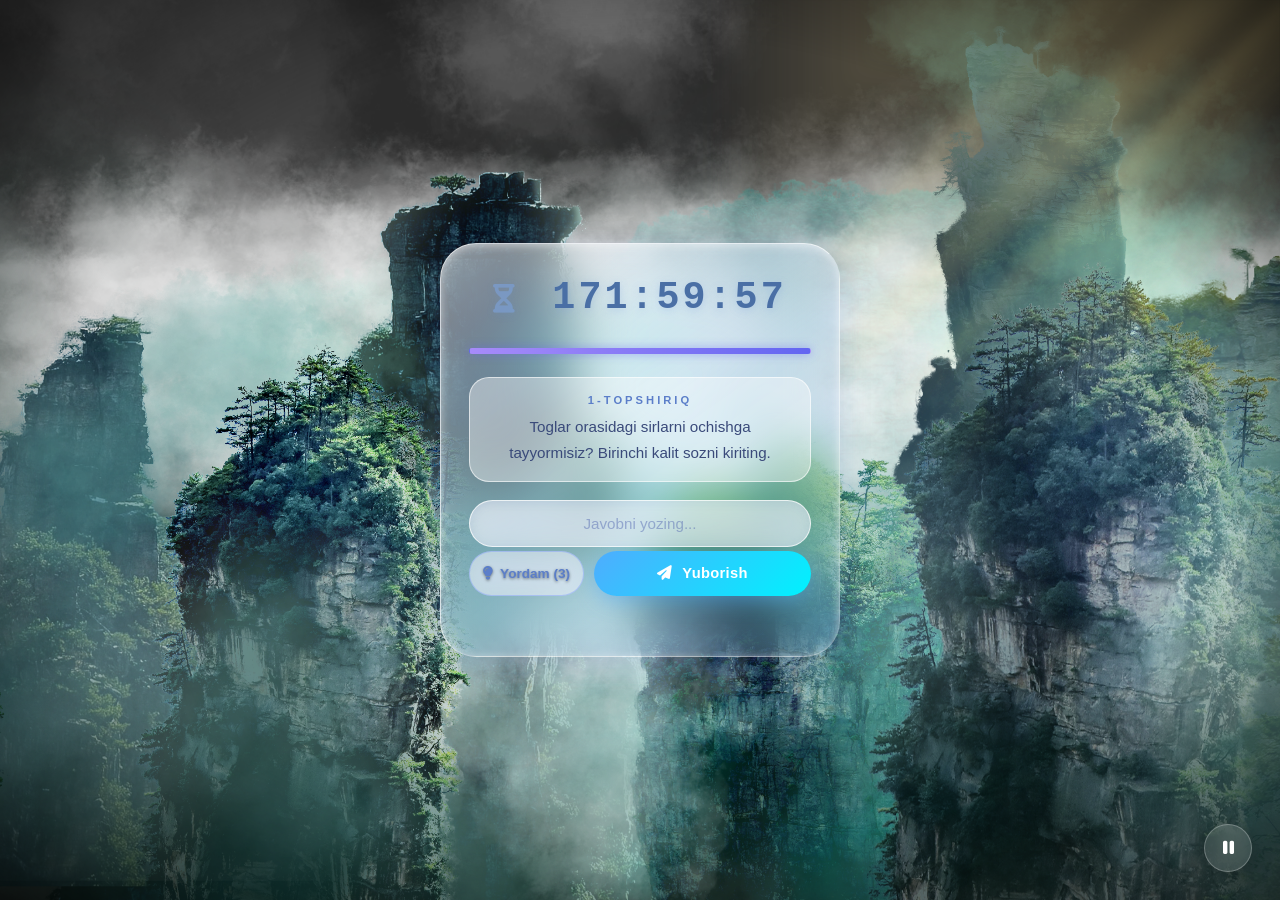
==== task.html @ 495d3837 "first commit" ====
<!DOCTYPE html>
<html lang="en">
  <head>
    <meta charset="UTF-8" />
    <meta http-equiv="X-UA-Compatible" content="IE=edge" />
    <meta name="viewport" content="width=device-width, initial-scale=1.0" />
    <link rel="stylesheet" href="https://cdnjs.cloudflare.com/ajax/libs/font-awesome/6.4.2/css/all.min.css"
      integrity="sha512-z3gLpd7yknf1YoNbCzqRKc4qyor8gaKU1qmn+CShxbuBusANI9QpRohGBreCFkKxLhei6S9CQXFEbbKuqLg0DA=="
      crossorigin="anonymous" referrerpolicy="no-referrer" />
    <link rel="stylesheet" href="game.css" />
    <title>Himiko — Topshiriq</title>
  </head>
  <body>

    <header>
      <nav>
        <img src="./img/logo.png" alt="logo" class="logo" />
        <ul>
          <li><a href="index.html">Chiqish</a></li>
          <li class="search"><a href="#"><i class="fa-solid fa-magnifying-glass"></i></a></li>
          <li class="hamburger"><a href="#"><i class="fa-solid fa-bars"></i></a></li>
        </ul>
      </nav>
    </header>

    <main>
      <div class="vignette"></div>

      <!-- Parallax layers — O'ZGARTIRILMAGAN -->
      <img src="img/background.png"  data-speedX="0.3"   class="parallax bg-img"      data-speedY="0.38"  data-speedz="0.08"  data-rotation="0"     alt="" />
      <img src="img/fog_7.png"       data-speedX="0.27"  class="parallax fog-7"        data-speedY="0.38"  data-speedz="0.05"  data-rotation="0"     alt="" />
      <img src="img/mountain_10.png" data-speedX="0.195" class="parallax mountain-10"  data-speedY="0.3"   data-speedz="0.04"  data-rotation="0"     alt="" />
      <img src="img/fog_6.png"       data-speedX="0.25"  class="parallax fog-6"        data-speedY="0.26"  data-speedz="0.02"  data-rotation="0"     alt="" />
      <img src="img/mountain_9.png"  data-speedX="0.12"  class="parallax mountain-9"   data-speedY="0.21"  data-speedz="0.14"  data-rotation="0"     alt="" />
      <img src="img/mountain_8.png"  data-speedX="0.22"  class="parallax mountain-8"   data-speedY="0.18"  data-speedz="0.20"  data-rotation="0"     alt="" />
      <img src="img/fog_5.png"       data-speedX="0.21"  class="parallax fog-5"        data-speedY="0.123" data-speedz="0.31"  data-rotation="0"     alt="" />
      <img src="img/mountain_7.png"  data-speedX="0.123" class="parallax mountain-7"   data-speedY="0.11"  data-speedz="0.12"  data-rotation="0"     alt="" />

      <!-- MUSIQA BOSHQARUVI -->
<div id="musicControl" class="music-btn paused" onclick="toggleMusic()" title="Musiqa">
  <i class="fa-solid fa-music" id="musicIcon"></i>
</div>
<audio id="bgMusic" loop>
  <source src="songs.mp3" type="audio/mpeg">
</audio>
      
      
      <!-- ══════════ GLASS CARD — TASK OYNASI ══════════ -->
      <div class="game-positioner">
        <div class="glass-card">

          <!-- 1. TAYMER -->
          <div class="timer-display">
            <i class="fa-solid fa-hourglass-half timer-icon"></i>
            <span id="countdown">172:00:00</span>
          </div>

          <!-- 2. PROGRESS BAR -->
          <div class="progress-container">
            <ul id="progressBar"></ul>
          </div>

          <!-- 3. VIDEO (admin qo'shsa ko'rinadi) -->
          <div id="videoSection" class="video-section" style="display:none;">
            <video id="taskVideo" controls playsinline>
              Brauzeringiz videoni qo'llab-quvvatlamaydi.
            </video>
          </div>

          <!-- 4. TASK MATNI -->
          <div class="quest-content">
            <h3 id="taskTitle">1-Topshiriq</h3>
            <p id="questionText">
              Tog'lar orasidagi sirlarni ochishga tayyormisiz? Birinchi kalit so'zni kiriting.
            </p>
          </div>

          <!-- 5. RESURSLAR (admin qo'shsa ko'rinadi) -->
          <div id="resourcesSection" class="resources-section" style="display:none;">
            <h4 class="resources-title">
              <i class="fa-solid fa-paperclip"></i> Resurslar
            </h4>
            <div id="resourcesList" class="resources-list"></div>
          </div>

          <!-- 6. JAVOB KIRITISH -->
          <div class="interaction-area">
            <input type="text" id="answerInput" placeholder="Javobni yozing..." autocomplete="off" spellcheck="false" />
            <div class="button-group">
              <button class="btn-hint" id="hintBtn" onclick="getHint()">
                <i class="fa-solid fa-lightbulb"></i>
                Yordam (<span id="hintCount">3</span>)
              </button>
              <button class="btn-send" onclick="checkAnswer()">
                <i class="fa-solid fa-paper-plane"></i>
                Yuborish
              </button>
            </div>
            <p id="hintText" class="hint-msg"></p>
          </div>

        </div>
      </div>
      <!-- ══════════════════════════════════════════════ -->

      <!-- Parallax layers — O'ZGARTIRILMAGAN -->
      <img src="img/mountain_6.png"  data-speedX="0.11"  class="parallax mountain-6"  data-speedY="0.01"   data-speedz="0.17" data-rotation="0.003" alt="" />
      <img src="img/fog_4.png"       data-speedX="0.16"  class="parallax fog-4"        data-speedY="0.112"  data-speedz="0.23" data-rotation="0.004" alt="" />
      <img src="img/mountain_5.png"  data-speedX="0.09"  class="parallax mountain-5"   data-speedY="0.100"  data-speedz="0.78" data-rotation="0.01"  alt="" />
      <img src="img/fog_3.png"       data-speedX="0.12"  class="parallax fog-3"        data-speedY="0.09"   data-speedz="0.66" data-rotation="0.03"  alt="" />
      <img src="img/mountain_4.png"  data-speedX="0.12"  class="parallax mountain-4"   data-speedY="0.023"  data-speedz="0.98" data-rotation="0.05"  alt="" />
      <img src="img/mountain_3.png"  data-speedX="0.07"  class="parallax mountain-3"   data-speedY="0.0123" data-speedz="0.87" data-rotation="0.08"  alt="" />
      <img src="img/fog_2.png"       data-speedX="0.129" class="parallax fog-2"        data-speedY="0.11"   data-speedz="0.45" data-rotation="0.11"  alt="" />
      <img src="img/mountain_2.png"  data-speedX="0.1"   class="parallax mountain-2"   data-speedY="0.02"   data-speedz="0.53" data-rotation="0.15"  alt="" />
      <img src="img/mountain_1.png"  data-speedX="0.12"  class="parallax mountain-1"   data-speedY="0.001"  data-speedz="0.69" data-rotation="0.20"  alt="" />
      <img src="img/sun_rays.png"    alt="" class="sun-rays" />
      <img src="img/black_shadow.png" alt="" class="black-shadow" />
      <img src="img/fog_1.png"       class="parallax fog-1" alt="" />
    </main>

    <script src="https://cdnjs.cloudflare.com/ajax/libs/gsap/3.12.2/gsap.min.js"
      integrity="sha512-16esztaSRplJROstbIIdwX3N97V1+pZvV33ABoG1H2OyTttBxEGkTsoIVsiP1iaTtM8b3+hu2kB6pQ4Clr5yug=="
      crossorigin="anonymous" referrerpolicy="no-referrer"></script>
    <script src="app.js"></script>
    <script src="data.js"></script>
    <script src="game.js"></script>
  </body>
</html>
---- game.css ----
/* === BU KODNI game.css FAYLINING ENG BOSHIGA QO'SHING === */

header { display: none !important; }

html, body {
  height: 100%;
  width: 100%;
  margin: 0;
  padding: 0;
  overflow: hidden;
}

main {
  position: relative;
  background-color: rgb(43, 43, 43);
  height: 100vh !important;
  width: 100vw;
  overflow: hidden;
}
/* ======================================================= */


@import url("https://fonts.googleapis.com/css2?family=Permanent+Marker&family=Poppins:wght@100;300;400;800&display=swap");

*,
*::before,
*::after {
  padding: 0;
  margin: 0;
  box-sizing: border-box;
}

body {
  font-family: "Poppins", sans-serif;
}

::selection {
  background-color: #0b372dbb;
}

.logo {
  width: 100px;
}

header {
  position: absolute;
  z-index: 999;
  padding: 0.9rem 0;
  top: 0;
  left: 0;
  width: 100%;
  border: 1px solid rgba(255, 255, 255, 0.1);
}

header nav {
  /* background-color: red; */
  max-width: 1440px;
  margin: 0 auto;
  padding: 0 2rem;
  display: flex;
  justify-content: space-between;
  align-items: center;
}

header ul {
  display: flex;
  list-style: none;
  align-items: center;
}

header a {
  text-decoration: none;
  color: #fff;
  padding: 0 1.5rem;
  text-transform: uppercase;
  font-weight: 300;
  font-size: 0.83rem;
}

.search a {
  font-size: 1.05rem;
  padding: 0 3rem;
}

.hamburger {
  width: 37px;
  height: 37px;
  display: flex;
  border-radius: 50%;
  background-color: rgba(0, 0, 0, 0);
  backdrop-filter: blur(10px);
  -webkit-backdrop-filter: blur(10px);
  justify-content: center;
  align-items: center;
}

.hamburger i {
  transform: scale(1.3);
}



/* .hamburger .bar {
  position: relative;
  width: 52%;
  height: 1.3px;
  background-color: white;
  border-radius: 2px;
}

.hamburger .bar::before,
.hamburger .bar::after {
  content: "-";
  position: absolute;
  left: 50%;
  width: 60%;
  height: 100%;
  background-color: inherit;
  border-radius: 2px;
}

.hamburger .bar::before {
  top: -4.5px;
}

.hamburger .bar::after {
  top: 4.5px;
} */
main {
  position: relative;
  background-color: rgb(43, 43, 43);
  height: 100%;
  width: 100vw;
  overflow: hidden;
}

.parallax {
  pointer-events: none;
  transition: 0.45s cubic-bezier(0.2, 0.49, 0.32, 0.99);
}

.bg-img {
  position: absolute;
  width: 2800px;
  top: calc(50% - 390px);
  left: calc(50% + 10px);
  z-index: 1;
}

.fog-7 {
  z-index: 2;
  position: absolute;
  width: 2800px;
  top: calc(50% - 100px);
  left: calc(50% + 300px);
  
}

.mountain-10 {
  z-index: 3;
  position: absolute;
  width: 892px;
  top: calc(50% - 69px);
  left: calc(50% + 230px);
  
}

.fog-6 {
  z-index: 4;
  position: absolute;
  width: 1610px;
  top: calc(50% - 85px);
  left: calc(50% + 10px);
   
}

.mountain-9 {
  z-index: 5;
  position: absolute;
  width: 470px;
  top: calc(50% - 113px);
  left: calc(50% + 457px);
   
}

.mountain-8 {
  z-index: 6;
  position: absolute;
  width: 810px;
  top: calc(50% + 86px);
  left: calc(50% - 202px);

}

.fog-5 {
  z-index: 7;
  position: absolute;
  width: 450px;
  top: calc(50% + 160px);
  left: calc(50% + 20px);
  
}

.mountain-7 {
  z-index: 8;
  position: absolute;
  width: 538px;
  top: calc(50% + 123px);
  left: calc(50% - 505px);
  
}

.text {
  z-index: 9;
  position: absolute;
  left: calc(50% - 330px);
  top: calc(50% - 230px);
  text-align: center;
  text-transform: uppercase;
  color: whitesmoke;
  pointer-events: auto;
}

.text h2 {
  font-weight: 100;
  font-size: 6.5rem;
}

.text h1 {
  font-weight: 800;
  font-size: 8rem;
  line-height: 0.58;
}

.mountain-6 {
  z-index: 10;
  position: absolute;
  width: 480px;
  top: calc(50% + 60px);
  left: calc(50% + 590px);
  
}

.fog-4 {
  z-index: 11;
  position: absolute;
  width: 590px;
  top: calc(50% + 223px);
  left: calc(50% - 60px);
  
}

.mountain-5 {
  z-index: 12;
  position: absolute;
  width: 625px;
  top: calc(50% + 250px);
  left: calc(50% + 130px);
  
}

.fog-3 {
  z-index: 13;
  position: absolute;
  width: 1600px;
  top: calc(50% + 110px);
  left: calc(50% - 15px);
  
}

.mountain-4 {
  z-index: 14;
  position: absolute;
  width: 780px;
  top: calc(50% + 196px);
  left: calc(50% - 381.5px);
  
}

.mountain-3 {
  z-index: 15;
  position: absolute;
  width: 542px;
  top: calc(50% + 196px);
  left: calc(50% + 751.5px);
  
}

.fog-2 {
  z-index: 16;
  position: absolute;
  width: 1000px;
  top: calc(50% + 196px);
  left: calc(50% - 651.5px);
  
}

.mountain-2 {
  z-index: 18;
  position: absolute;
  width: 793px;
  top: calc(50% + 196px);
  left: calc(50% + 451.5px);
  
}

.mountain-1 {
  z-index: 17;
  position: absolute;
  width: 530px;
  top: calc(50% + 17px);
  left: calc(50% - 801px);
  
}

.sun-rays {
  position: absolute;
  top: 0;
  right: 0;
  z-index: 19;
  width: 595px;
  pointer-events: none;
}

.black-shadow {
  position: absolute;
  z-index: 20;
  bottom: 0;
  right: 0;
  width: 100%;
  pointer-events: none;
}

.fog-1 {
  position: absolute;
  z-index: 21;
  width: 1600px;
  top: calc(100% - 356px);
  left: 50%;
  transform: (50%, 50%);
}

.vignette {
  position: absolute;
  z-index: 100;
  height: 100%;
  width: 100%;
  top: 0;
  left: 0;
  background: radial-gradient(
    ellipse at center,
    rgba(0, 0, 0, 0) 65%,
    rgba(0, 0, 0, 0.7)
  );
  pointer-events: none;
}

@media (max-width: 1100px) {
  .text h1 {
    font-size: 5.8rem;
  }

  .text h2 {
    font-size: 4.7rem;
  }
}

@media (max-width: 725px) {
  .text h1 {
    position: absolute;
    font-size: 5rem;
    line-height: 1.1;
    color: white;
    left: 120px;
    top: 200px;
    z-index: 1;
  }
  .text h2 {
    color: white;
    position: absolute;
    font-size: 4.1rem;
    line-height: 1.1;
    left: 220px;
    top: 140px;
  }

  header nav {
    padding: 0 1rem;
  }

  .logo {
    width: 75px;
  }

  header ul a {
    font-size: 0.73rem;
    padding: 0 0.9rem;
  }

  .search a {
    font-size: 0.85rem;
    padding: 0 1.8rem;
  }

  /* .hamburger {
    padding-left: 0.9rem;
  } */



  .bar{
    position: absolute;
    height: 100px;
    background-color: aquamarine;
  }

  .mountain-1 {
    position: absolute;
    width: 500px;
    top: 800px;
    left:50px ;
    z-index: 11;
  }

  .mountain-2{
    position: absolute;
    width: 500px;
    top: 800px;
    left:50px ;
    z-index: 10;
  }

  .fog-7 {
    z-index: 2;
    position: absolute;
    width: 900px;
    top: 700px;
    left:500px;  
  }

  .mountain-9{
    z-index: 4;
    position: absolute;
    width: 500px;
    top: 700px;
    left: 500px;
  }

  .mountain-10{
    position: absolute;
    z-index: 5;
    width: 500px;
    top: 800px;
    left:100px ;
  }

  .mountain-8{
    position:absolute;
    z-index: 6;
    height: 800px;
    top: 700px;
    left: 300px;
  }

  .mountain-7{
    position: absolute;
    z-index: 7;
    top: 600px;
    left: 700px;
    height: 700px;
  }

  .fog-1 {
    position: absolute;
    z-index: 21;
    width: 1600px;
    top: calc(100% - 356px);
    left: 50%;
    transform: (50%, 50%);
  }

  .fog-2 {
    z-index: 16;
    position: absolute;
    width: 1000px;
    top: calc(50% + 196px);
    left: calc(50% - 651.5px);
    
  }

  .fog-4 {
    z-index: 11;
    position: absolute;
    width: 590px;
    top: calc(50% + 223px);
    left: calc(50% - 60px);
    
  }

  .mountain-4{
    z-index: 4;
    position: absolute;
    top: 600px;
    left: 100px;
    height: 600px;
  }

}

/* =========================================
   TOZALANGAN VA YANGILANGAN O'YIN OYNASI (Video Style + Frosted Glass)
   ========================================= */

/* --- 1. Z-INDEX SANDWICH (Oynani tog'lar orasiga olish) --- */
.mountain-7, .fog-5, .mountain-8, .mountain-9, .fog-6, .mountain-10, .fog-7, .bg-img {
    z-index: 10 !important; /* Eng pastda */
}

/* --- 2. OYNANI QAT'IY MARKAZLASHTIRISH --- */
.game-positioner {
    /* Ekranni majburan to'liq egallaydi */
    position: absolute !important;
    top: 0 !important;
    left: 0 !important;
    right: 0 !important;
    bottom: 0 !important;
    width: 100% !important;
    height: 100% !important;
    
    /* Flexbox orqali qoq markazga siqamiz */
    display: flex !important;
    justify-content: center !important;
    align-items: center !important;
    
    /* Z-index: Tog'lar orasida turishi uchun */
    z-index: 55 !important; 
    pointer-events: none; /* Sichqoncha orqa fonga o'tishi uchun */
}

/* --- 3. OYNA DIZAYNI (Parlangan/Muzlagan effekt) --- */
.glass-card {
    pointer-events: auto; /* Ichini bosish mumkin */
    width: 500px;
    padding: 50px 40px; 
    border-radius: 30px; 

    /* Muzlagan oyna foni (Oqish-shaffof) */
    background: rgba(255, 255, 255, 0.1); 
    
    /* Bug' effektini beruvchi asosiy kod */
    backdrop-filter: blur(20px);
    -webkit-backdrop-filter: blur(20px);
    
    /* Oyna chetlari yaltirashi uchun */
    border: 1px solid rgba(255, 255, 255, 0.4);
    border-bottom: 1px solid rgba(255, 255, 255, 0.1);
    
    /* Yumshoq soya */
    box-shadow: 0 25px 45px rgba(0, 0, 0, 0.2);
    
    display: flex;
    flex-direction: column;
    gap: 25px;
    text-align: center;
}

/* --- 4. MATN RANGLARI VA TAYMER (TO'Q YASHIL USLUB) --- */
.timer-display {
    font-family: 'Courier New', monospace;
    font-size: 2.5em;
    font-weight: 700;
    /* To'q yashil rang */
    color: #ffffff; 
    /* Orqa fonda yo'qolib qolmasligi uchun yengil oqish soya */
    text-shadow: 0 2px 5px rgba(255, 255, 255, 0.7); 
    margin-bottom: 10px;
}

.quest-content h3 {
    color: #014a01 !important; /* 1-Topshiriq yozuvi uchun To'q yashil */
    font-size: 1.4em;
    text-transform: uppercase;
    letter-spacing: 2px;
    margin-bottom: 8px;
    text-shadow: 0 2px 4px rgba(255, 255, 255, 0.7); /* Oqish soya (orqa fonda yo'qolib qolmasligi uchun) */
}

.quest-content p {
    color: #0c4e31 !important; /* Tog'lar orasidagi... matni uchun To'q yashil */
    font-size: 1.1em;
    font-weight: 700;
    line-height: 1.5;
    text-shadow: 0 1px 3px rgba(255, 255, 255, 0.7);
}

/* --- 5. NEUMORPHIC INPUT (Ichkariga bosilgan) --- */
.interaction-area input {
    width: 100%;
    padding: 15px 25px;
    border-radius: 50px; 
    border: none;
    outline: none;
    
    background: rgba(209, 250, 229, 0.2); /* Foni och yashil-shaffof */
    box-shadow: 
        inset 4px 4px 8px rgba(0, 0, 0, 0.2), 
        inset -4px -4px 8px rgba(255, 255, 255, 0.3);
        
    /* Input ichidagi yozuv to'q yashil (ochiq fonda zo'r o'qiladi) */
    color: #064e3b; 
    font-weight: bold;
    font-size: 1.1em;
    text-align: center;
    transition: 0.3s;
}

.interaction-area input::placeholder {
    color: rgba(6, 78, 59, 0.6); 
    font-weight: normal;
}

.interaction-area input:focus {
    background: rgba(255, 255, 255, 0.6);
    box-shadow: 
        inset 6px 6px 12px rgba(0, 0, 0, 0.2), 
        inset -6px -6px 12px rgba(255, 255, 255, 0.6);
}

/* --- 6. TUGMALAR (YASHIL GRADIENT) --- */
.button-group {
    display: flex;
    gap: 15px;
    margin-top: 10px;
}

/* Yuborish tugmasi */
.btn-send {
    flex: 2;
    padding: 15px;
    border: none;
    border-radius: 50px; 
    background: linear-gradient(135deg, #064e3b, #047857); /* To'q yashil gradient */
    color: #fff;
    font-size: 1.1em;
    font-weight: bold;
    cursor: pointer;
    box-shadow: 5px 5px 15px rgba(0, 0, 0, 0.4);
    transition: 0.3s;
}

.btn-send:hover {
    transform: translateY(-2px);
    box-shadow: 0 8px 20px rgba(4, 120, 87, 0.5); /* Yashil soya */
    background: linear-gradient(135deg, #022c22, #064e3b);
}

/* Yordam (Hint) tugmasi */
.btn-hint {
    flex: 1;
    padding: 15px;
    border-radius: 50px;
    border: 2px solid #4ade80; /* Yashil hoshiya */
    background: rgba(74, 222, 128, 0.1); 
    color: #4ade80; /* Yashil yozuv */
    font-weight: bold;
    cursor: pointer;
    transition: 0.3s;
    text-shadow: 0 1px 3px rgba(0,0,0,0.8);
}

.btn-hint:hover {
    background: #4ade80; /* Bosilganda to'liq yashil bo'ladi */
    color: #022c22; /* Yozuv to'q yashil bo'ladi */
    text-shadow: none;
}
/* Yordam (Hint) tugmasi fonga moslashtirildi */
.btn-hint {
    flex: 1;
    padding: 15px;
    border-radius: 50px;
    border: 2px solid #ffffff; /* Oq hoshiya */
    background: rgba(255, 255, 255, 0.1); /* Biroz shaffof fon */
    color: #ffffff; /* Oq yozuv */
    font-weight: bold;
    cursor: pointer;
    transition: 0.3s;
    text-shadow: 0 1px 3px rgba(0,0,0,0.5);
}

.btn-hint:hover {
    background: #ffffff; /* Bosilganda to'liq oq bo'ladi */
    color: #0a1535; /* Yozuv to'q ko'k bo'ladi */
    text-shadow: none;
}

/* Yuborish tugmasi */
.btn-send {
    flex: 2;
    padding: 15px;
    border: none;
    border-radius: 50px; 
    
    /* To'q rangli gradient */
    background: linear-gradient(135deg, #02071f, #1a2a6c);
    color: #fff;
    
    font-size: 1.1em;
    font-weight: bold;
    cursor: pointer;
    box-shadow: 5px 5px 15px rgba(0, 0, 0, 0.2);
    transition: 0.3s;
}

.btn-send:hover {
    transform: translateY(-2px);
    box-shadow: 0 10px 20px rgba(0, 0, 0, 0.3);
    background: linear-gradient(135deg, #000, #0a1535);
}

/* Yordam (Hint) tugmasi */
.btn-hint {
    flex: 1;
    padding: 15px;
    border-radius: 50px;
    border: 2px solid #1a2a6c;
    background: transparent;
    color: #1a2a6c;
    font-weight: bold;
    cursor: pointer;
    transition: 0.3s;
}

.btn-hint:hover {
    background: #1a2a6c;
    color: #fff;
}
/* =========================================
   PROGRESS BAR VA MEDIA STYLES
   ========================================= */

/* Progress Bar Konteyneri */
.progress-container {
    width: 100%;
    margin-bottom: 5px;
}

#progressBar {
    display: flex;
    justify-content: space-between;
    list-style: none;
    padding: 0;
    gap: 8px;
}

/* Har bir qadam (oq chiziqcha) */
.progress-step {
    flex: 1;
    height: 8px;
    background: #ffffff; /* Bajarilmaganlar oq */
    border-radius: 5px;
    transition: 0.4s;
    box-shadow: inset 0 1px 3px rgba(0,0,0,0.3);
}

/* Bajarilgan topshiriqlar (To'q yashil) */
.progress-step.completed {
    background: #004d00; 
    box-shadow: 0 0 8px rgba(0, 77, 0, 0.6);
}

/* Hozirgi bajarilayotgan topshiriq (Ochiq yashil, ajralib turadi) */
.progress-step.active {
    background: #4ade80; 
    box-shadow: 0 0 10px rgba(74, 222, 128, 0.8);
}

/* Media (Video/Rasm) Konteyneri */
.media-container {
    width: 100%;
    max-height: 200px; /* Balandligi cheklangan */
    margin-bottom: 15px;
    border-radius: 15px;
    overflow: hidden;
    display: none; /* Ichida narsa yo'q bo'lsa ko'rinmaydi */
    box-shadow: 0 5px 15px rgba(0,0,0,0.3);
}

.media-container video, .media-container img {
    width: 100%;
    height: auto;
    object-fit: cover;
}

/* ============================================================
   HIMIKO — game.css faylining OXIRIGA qo'shing
   ============================================================ */

/* =====================================================
   GLASS CARD — Weather app uslubidagi glassmorphism
   ===================================================== */

.glass-card {
  width: 400px;
  max-width: 96vw;
  max-height: 92vh;
  overflow-y: auto;
  overflow-x: hidden;
  padding: 32px 28px;
  border-radius: 36px;

  /* Moviy-binafsha shaffof gradient fon */
  background: linear-gradient(
    145deg,
    rgba(255, 255, 255, 0.55) 0%,
    rgba(200, 210, 255, 0.35) 50%,
    rgba(180, 190, 255, 0.25) 100%
  );

  backdrop-filter: blur(24px) saturate(200%);
  -webkit-backdrop-filter: blur(24px) saturate(200%);

  /* Ingichka oq chegara */
  border: 1.5px solid rgba(255, 255, 255, 0.75);
  border-bottom-color: rgba(255, 255, 255, 0.3);
  border-right-color: rgba(255, 255, 255, 0.3);

  /* Yumshoq moviy soya */
  box-shadow:
    0 8px 32px rgba(100, 120, 220, 0.18),
    0 2px 8px rgba(255, 255, 255, 0.5) inset;

  display: flex;
  flex-direction: column;
  gap: 18px;

  scrollbar-width: thin;
  scrollbar-color: rgba(150,160,255,0.3) transparent;
}
.glass-card::-webkit-scrollbar { width: 4px; }
.glass-card::-webkit-scrollbar-thumb { background: rgba(150,160,255,0.3); border-radius: 4px; }

/* TAYMER */
.timer-display {
  font-family: 'SF Mono', 'Fira Code', 'Courier New', monospace;
  font-size: 2.4em;
  font-weight: 700;
  color: #4a6fa5;
  text-shadow: 0 2px 8px rgba(100, 140, 220, 0.25);
  text-align: center;
  letter-spacing: 3px;
}
.timer-icon {
  font-size: 0.75em;
  margin-right: 8px;
  opacity: 0.7;
  vertical-align: middle;
  color: #7b9fd4;
}

/* AJRATUVCHI CHIZIQ */
.quest-content {
  background: rgba(255, 255, 255, 0.4);
  border-radius: 20px;
  padding: 16px 18px;
  border: 1px solid rgba(255, 255, 255, 0.6);
}

/* TASK SARLAVHA */
.quest-content h3 {
  color: #5b7ec9 !important;
  font-size: 0.7em;
  text-transform: uppercase;
  letter-spacing: 3px;
  font-weight: 700;
  margin-bottom: 8px;
  text-shadow: none;
}

/* TASK MATNI */
.quest-content p {
  color: #3a4a7a !important;
  font-size: 0.95rem;
  font-weight: 500;
  line-height: 1.65;
  text-shadow: none;
}

/* VIDEO */
.video-section {
  width: 100%;
  border-radius: 20px;
  overflow: hidden;
  box-shadow: 0 4px 16px rgba(100, 120, 220, 0.2);
  border: 1.5px solid rgba(255, 255, 255, 0.6);
}
.video-section video { width: 100%; display: block; max-height: 220px; object-fit: cover; }

/* RESURSLAR */
.resources-section {
  width: 100%;
  background: rgba(255, 255, 255, 0.35);
  border-radius: 20px;
  padding: 14px 16px;
  border: 1px solid rgba(255, 255, 255, 0.6);
}
.resources-title {
  color: #5b7ec9;
  font-size: 0.72em;
  text-transform: uppercase;
  letter-spacing: 2px;
  font-weight: 700;
  margin-bottom: 10px;
}
.resources-title i { margin-right: 6px; }
.resources-list { display: flex; flex-direction: column; gap: 8px; }

.resource-item {
  display: flex;
  align-items: center;
  gap: 10px;
  padding: 10px 14px;
  background: rgba(255, 255, 255, 0.5);
  border-radius: 14px;
  border: 1px solid rgba(255, 255, 255, 0.7);
  text-decoration: none;
  cursor: pointer;
  transition: all 0.25s;
}
.resource-item:hover {
  background: rgba(255, 255, 255, 0.75);
  transform: translateX(4px);
  box-shadow: 0 4px 12px rgba(100, 120, 220, 0.15);
}
.res-icon { font-size: 1.2em; flex-shrink: 0; }
.res-name { flex: 1; color: #3a4a7a; font-size: 0.88em; font-weight: 600; white-space: nowrap; overflow: hidden; text-overflow: ellipsis; }
.res-dl   { font-size: 0.75em; color: #7b9fd4; flex-shrink: 0; }

/* PROGRESS BAR */
.progress-container { width: 100%; }
#progressBar { display: flex; justify-content: space-between; list-style: none; padding: 0; gap: 6px; }
.progress-step {
  flex: 1; height: 6px;
  background: rgba(255,255,255,0.5);
  border-radius: 10px;
  border: 1px solid rgba(255,255,255,0.7);
  transition: 0.4s;
}
.progress-step.completed {
  background: linear-gradient(90deg, #4facfe, #00f2fe);
  border-color: transparent;
  box-shadow: 0 0 8px rgba(79, 172, 254, 0.5);
}
.progress-step.active {
  background: linear-gradient(90deg, #a78bfa, #6366f1);
  border-color: transparent;
  box-shadow: 0 0 10px rgba(99, 102, 241, 0.5);
}

/* INPUT */
.interaction-area input {
  width: 100%;
  padding: 14px 22px;
  border-radius: 50px;
  border: 1.5px solid rgba(255, 255, 255, 0.7);
  outline: none;
  background: rgba(255, 255, 255, 0.5);
  backdrop-filter: blur(10px);
  color: #3a4a7a;
  font-weight: 600;
  font-size: 0.95em;
  text-align: center;
  transition: all 0.3s;
  box-shadow: 0 2px 8px rgba(100, 120, 220, 0.1) inset;
}
.interaction-area input::placeholder { color: rgba(90, 110, 180, 0.5); font-weight: 400; }
.interaction-area input:focus {
  background: rgba(255, 255, 255, 0.75);
  border-color: rgba(120, 150, 255, 0.6);
  box-shadow: 0 0 0 4px rgba(120, 150, 255, 0.12);
}

/* TUGMALAR */
.button-group { display: flex; gap: 10px; margin-top: 4px; }

/* Yuborish tugmasi — to'q moviy gradient */
.btn-send {
  flex: 2;
  padding: 14px 20px;
  border: none;
  border-radius: 50px;
  background: linear-gradient(135deg, #4facfe 0%, #00f2fe 100%);
  color: #fff;
  font-size: 0.92em;
  font-weight: 700;
  cursor: pointer;
  box-shadow: 0 6px 20px rgba(79, 172, 254, 0.45);
  transition: all 0.25s;
  letter-spacing: 0.3px;
}
.btn-send:hover {
  transform: translateY(-2px);
  box-shadow: 0 10px 28px rgba(79, 172, 254, 0.55);
  background: linear-gradient(135deg, #3a9fe8 0%, #00dde8 100%);
}
.btn-send i { margin-right: 6px; }

/* Yordam tugmasi — shisha uslub */
.btn-hint {
  flex: 1;
  padding: 14px 12px;
  border-radius: 50px;
  border: 1.5px solid rgba(120, 150, 255, 0.4);
  background: rgba(255, 255, 255, 0.45);
  color: #5b7ec9;
  font-weight: 700;
  font-size: 0.85em;
  cursor: pointer;
  transition: all 0.25s;
  backdrop-filter: blur(10px);
}
.btn-hint:hover:not(:disabled) {
  background: rgba(255, 255, 255, 0.7);
  border-color: rgba(79, 172, 254, 0.6);
  color: #4facfe;
  box-shadow: 0 4px 12px rgba(79, 172, 254, 0.2);
}
.btn-hint:disabled { opacity: 0.35; cursor: not-allowed; }
.btn-hint i { margin-right: 4px; }

/* FEEDBACK */
.hint-msg {
  margin-top: 8px;
  font-size: 0.85em;
  font-weight: 500;
  min-height: 20px;
  border-radius: 10px;
  padding: 6px 12px;
  text-align: center;
  transition: all 0.3s;
}
.feedback-success { color: #059669; background: rgba(167,243,208,0.35); border: 1px solid rgba(167,243,208,0.6); }
.feedback-error   { color: #dc2626; background: rgba(254,202,202,0.35); border: 1px solid rgba(254,202,202,0.6); }
.feedback-hint    { color: #7c3aed; background: rgba(221,214,254,0.35); border: 1px solid rgba(221,214,254,0.6); text-align: left; }
.feedback-warning { color: #d97706; background: rgba(253,230,138,0.35); border: 1px solid rgba(253,230,138,0.6); }

/* SHAKE */
@keyframes shake {
  0%,100% { transform: translateX(0); }
  20%     { transform: translateX(-6px); }
  40%     { transform: translateX(6px); }
  60%     { transform: translateX(-4px); }
  80%     { transform: translateX(4px); }
}
.shake { animation: shake 0.5s ease; }

/* TUGALLANISH */
.end-screen { text-align: center; padding: 20px 0; color: #3a4a7a; }
.end-icon   { font-size: 3.5em; margin-bottom: 16px; }
.end-screen h2 { font-size: 1.8em; font-weight: 700; margin-bottom: 10px; color: #3a4a7a; }
.end-screen p  { font-size: 1em; opacity: 0.75; line-height: 1.6; }

/* ── MUSIQA TUGMASI ── */
.music-btn {
  position: fixed;
  bottom: 28px;
  right: 28px;
  z-index: 999;
  width: 48px;
  height: 48px;
  border-radius: 50%;
  background: rgba(255, 255, 255, 0.12);
  backdrop-filter: blur(10px);
  border: 1px solid rgba(255, 255, 255, 0.25);
  color: #fff;
  font-size: 1.1em;
  display: flex;
  align-items: center;
  justify-content: center;
  cursor: pointer;
  transition: all 0.3s ease;
  box-shadow: 0 4px 20px rgba(0,0,0,0.3);
}

.music-btn:hover {
  background: rgba(255, 255, 255, 0.22);
  transform: scale(1.1);
}

.music-btn.playing {
  background: rgba(91, 141, 246, 0.35);
  border-color: rgba(91, 141, 246, 0.6);
  animation: music-pulse 2s ease-in-out infinite;
}

.music-btn.paused {
  background: rgba(255, 255, 255, 0.1);
}

@keyframes music-pulse {
  0%, 100% { box-shadow: 0 4px 20px rgba(91,141,246,0.3); }
  50%       { box-shadow: 0 4px 30px rgba(91,141,246,0.7); }
}
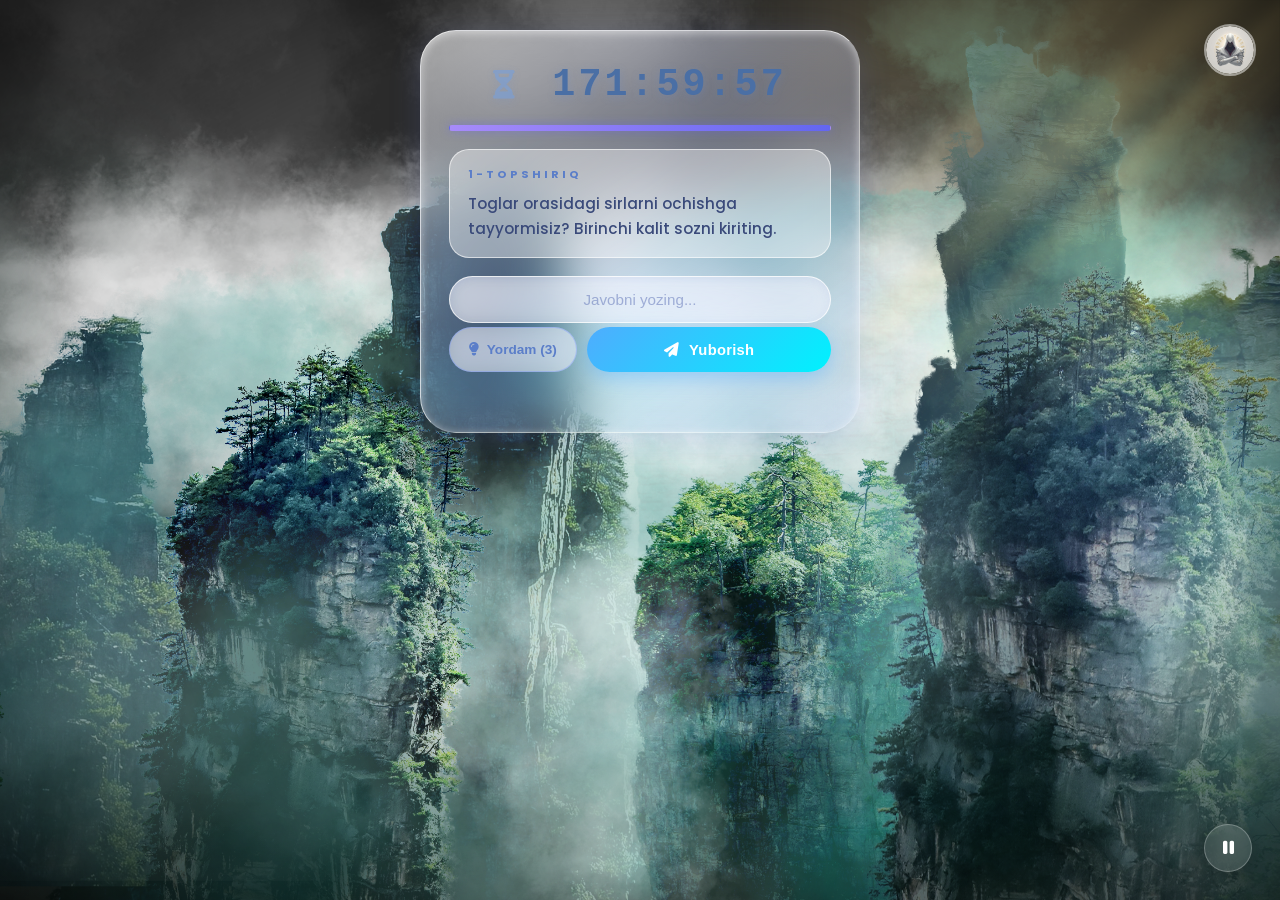
==== commit b8dda8ed: "orqa fon soddalashtirildi, asosiy.jpg qo'shildi" ====
--- a/task.html
+++ b/task.html
@@ -35,6 +35,15 @@
       <img src="img/mountain_8.png"  data-speedX="0.22"  class="parallax mountain-8"   data-speedY="0.18"  data-speedz="0.20"  data-rotation="0"     alt="" />
       <img src="img/fog_5.png"       data-speedX="0.21"  class="parallax fog-5"        data-speedY="0.123" data-speedz="0.31"  data-rotation="0"     alt="" />
       <img src="img/mountain_7.png"  data-speedX="0.123" class="parallax mountain-7"   data-speedY="0.11"  data-speedz="0.12"  data-rotation="0"     alt="" />
+
+
+<!-- PORTFOLIO TUGMASI -->
+<a href="https://SIZNING_PORTFOLIO_SAYTINGIZ.com" 
+   target="_blank" 
+   class="portfolio-btn" 
+   title="Portfolio">
+  <img src="portfoli.jpg" alt="Portfolio" />
+</a>
 
       <!-- MUSIQA BOSHQARUVI -->
 <div id="musicControl" class="music-btn paused" onclick="toggleMusic()" title="Musiqa">
--- a/game.css
+++ b/game.css
@@ -1,139 +1,42 @@
-/* === BU KODNI game.css FAYLINING ENG BOSHIGA QO'SHING === */
-
-header { display: none !important; }
+/* ============================================================
+   HIMIKO — game.css (Toza versiya)
+   ============================================================ */
+
+@import url("https://fonts.googleapis.com/css2?family=Permanent+Marker&family=Poppins:wght@100;300;400;500;600;700;800&display=swap");
+
+/* ── RESET ── */
+*, *::before, *::after {
+  padding: 0;
+  margin: 0;
+  box-sizing: border-box;
+}
+
+::selection { background-color: #0b372dbb; }
+
+/* ── BASE ── */
+body {
+  font-family: "Poppins", sans-serif;
+}
 
 html, body {
   height: 100%;
   width: 100%;
-  margin: 0;
-  padding: 0;
   overflow: hidden;
 }
 
+/* ── HEADER (yashirin) ── */
+header { display: none !important; }
+
+/* ── MAIN ── */
 main {
   position: relative;
   background-color: rgb(43, 43, 43);
-  height: 100vh !important;
+  height: 100vh;
   width: 100vw;
   overflow: hidden;
 }
-/* ======================================================= */
-
-
-@import url("https://fonts.googleapis.com/css2?family=Permanent+Marker&family=Poppins:wght@100;300;400;800&display=swap");
-
-*,
-*::before,
-*::after {
-  padding: 0;
-  margin: 0;
-  box-sizing: border-box;
-}
-
-body {
-  font-family: "Poppins", sans-serif;
-}
-
-::selection {
-  background-color: #0b372dbb;
-}
-
-.logo {
-  width: 100px;
-}
-
-header {
-  position: absolute;
-  z-index: 999;
-  padding: 0.9rem 0;
-  top: 0;
-  left: 0;
-  width: 100%;
-  border: 1px solid rgba(255, 255, 255, 0.1);
-}
-
-header nav {
-  /* background-color: red; */
-  max-width: 1440px;
-  margin: 0 auto;
-  padding: 0 2rem;
-  display: flex;
-  justify-content: space-between;
-  align-items: center;
-}
-
-header ul {
-  display: flex;
-  list-style: none;
-  align-items: center;
-}
-
-header a {
-  text-decoration: none;
-  color: #fff;
-  padding: 0 1.5rem;
-  text-transform: uppercase;
-  font-weight: 300;
-  font-size: 0.83rem;
-}
-
-.search a {
-  font-size: 1.05rem;
-  padding: 0 3rem;
-}
-
-.hamburger {
-  width: 37px;
-  height: 37px;
-  display: flex;
-  border-radius: 50%;
-  background-color: rgba(0, 0, 0, 0);
-  backdrop-filter: blur(10px);
-  -webkit-backdrop-filter: blur(10px);
-  justify-content: center;
-  align-items: center;
-}
-
-.hamburger i {
-  transform: scale(1.3);
-}
-
-
-
-/* .hamburger .bar {
-  position: relative;
-  width: 52%;
-  height: 1.3px;
-  background-color: white;
-  border-radius: 2px;
-}
-
-.hamburger .bar::before,
-.hamburger .bar::after {
-  content: "-";
-  position: absolute;
-  left: 50%;
-  width: 60%;
-  height: 100%;
-  background-color: inherit;
-  border-radius: 2px;
-}
-
-.hamburger .bar::before {
-  top: -4.5px;
-}
-
-.hamburger .bar::after {
-  top: 4.5px;
-} */
-main {
-  position: relative;
-  background-color: rgb(43, 43, 43);
-  height: 100%;
-  width: 100vw;
-  overflow: hidden;
-}
-
+
+/* ── PARALLAX ── */
 .parallax {
   pointer-events: none;
   transition: 0.45s cubic-bezier(0.2, 0.49, 0.32, 0.99);
@@ -146,700 +49,102 @@
   left: calc(50% + 10px);
   z-index: 1;
 }
-
-.fog-7 {
-  z-index: 2;
-  position: absolute;
-  width: 2800px;
-  top: calc(50% - 100px);
-  left: calc(50% + 300px);
-  
-}
-
-.mountain-10 {
-  z-index: 3;
-  position: absolute;
-  width: 892px;
-  top: calc(50% - 69px);
-  left: calc(50% + 230px);
-  
-}
-
-.fog-6 {
-  z-index: 4;
-  position: absolute;
-  width: 1610px;
-  top: calc(50% - 85px);
-  left: calc(50% + 10px);
-   
-}
-
-.mountain-9 {
-  z-index: 5;
-  position: absolute;
-  width: 470px;
-  top: calc(50% - 113px);
-  left: calc(50% + 457px);
-   
-}
-
-.mountain-8 {
-  z-index: 6;
-  position: absolute;
-  width: 810px;
-  top: calc(50% + 86px);
-  left: calc(50% - 202px);
-
-}
-
-.fog-5 {
-  z-index: 7;
-  position: absolute;
-  width: 450px;
-  top: calc(50% + 160px);
-  left: calc(50% + 20px);
-  
-}
-
-.mountain-7 {
-  z-index: 8;
-  position: absolute;
-  width: 538px;
-  top: calc(50% + 123px);
-  left: calc(50% - 505px);
-  
-}
-
-.text {
-  z-index: 9;
-  position: absolute;
-  left: calc(50% - 330px);
-  top: calc(50% - 230px);
-  text-align: center;
-  text-transform: uppercase;
-  color: whitesmoke;
-  pointer-events: auto;
-}
-
-.text h2 {
-  font-weight: 100;
-  font-size: 6.5rem;
-}
-
-.text h1 {
-  font-weight: 800;
-  font-size: 8rem;
-  line-height: 0.58;
-}
-
-.mountain-6 {
-  z-index: 10;
-  position: absolute;
-  width: 480px;
-  top: calc(50% + 60px);
-  left: calc(50% + 590px);
-  
-}
-
-.fog-4 {
-  z-index: 11;
-  position: absolute;
-  width: 590px;
-  top: calc(50% + 223px);
-  left: calc(50% - 60px);
-  
-}
-
-.mountain-5 {
-  z-index: 12;
-  position: absolute;
-  width: 625px;
-  top: calc(50% + 250px);
-  left: calc(50% + 130px);
-  
-}
-
-.fog-3 {
-  z-index: 13;
-  position: absolute;
-  width: 1600px;
-  top: calc(50% + 110px);
-  left: calc(50% - 15px);
-  
-}
-
-.mountain-4 {
-  z-index: 14;
-  position: absolute;
-  width: 780px;
-  top: calc(50% + 196px);
-  left: calc(50% - 381.5px);
-  
-}
-
-.mountain-3 {
-  z-index: 15;
-  position: absolute;
-  width: 542px;
-  top: calc(50% + 196px);
-  left: calc(50% + 751.5px);
-  
-}
-
-.fog-2 {
-  z-index: 16;
-  position: absolute;
-  width: 1000px;
-  top: calc(50% + 196px);
-  left: calc(50% - 651.5px);
-  
-}
-
-.mountain-2 {
-  z-index: 18;
-  position: absolute;
-  width: 793px;
-  top: calc(50% + 196px);
-  left: calc(50% + 451.5px);
-  
-}
-
-.mountain-1 {
-  z-index: 17;
-  position: absolute;
-  width: 530px;
-  top: calc(50% + 17px);
-  left: calc(50% - 801px);
-  
-}
+.fog-7 { z-index: 2; position: absolute; width: 2800px; top: calc(50% - 100px); left: calc(50% + 300px); }
+.mountain-10 { z-index: 3; position: absolute; width: 892px; top: calc(50% - 69px); left: calc(50% + 230px); }
+.fog-6 { z-index: 4; position: absolute; width: 1610px; top: calc(50% - 85px); left: calc(50% + 10px); }
+.mountain-9 { z-index: 5; position: absolute; width: 470px; top: calc(50% - 113px); left: calc(50% + 457px); }
+.mountain-8 { z-index: 6; position: absolute; width: 810px; top: calc(50% + 86px); left: calc(50% - 202px); }
+.fog-5 { z-index: 7; position: absolute; width: 450px; top: calc(50% + 160px); left: calc(50% + 20px); }
+.mountain-7 { z-index: 8; position: absolute; width: 538px; top: calc(50% + 123px); left: calc(50% - 505px); }
+.mountain-6 { z-index: 10; position: absolute; width: 480px; top: calc(50% + 60px); left: calc(50% + 590px); }
+.fog-4 { z-index: 11; position: absolute; width: 590px; top: calc(50% + 223px); left: calc(50% - 60px); }
+.mountain-5 { z-index: 12; position: absolute; width: 625px; top: calc(50% + 250px); left: calc(50% + 130px); }
+.fog-3 { z-index: 13; position: absolute; width: 1600px; top: calc(50% + 110px); left: calc(50% - 15px); }
+.mountain-4 { z-index: 14; position: absolute; width: 780px; top: calc(50% + 196px); left: calc(50% - 381.5px); }
+.mountain-3 { z-index: 15; position: absolute; width: 542px; top: calc(50% + 196px); left: calc(50% + 751.5px); }
+.fog-2 { z-index: 16; position: absolute; width: 1000px; top: calc(50% + 196px); left: calc(50% - 651.5px); }
+.mountain-1 { z-index: 17; position: absolute; width: 530px; top: calc(50% + 17px); left: calc(50% - 801px); }
+.mountain-2 { z-index: 18; position: absolute; width: 793px; top: calc(50% + 196px); left: calc(50% + 451.5px); }
 
 .sun-rays {
-  position: absolute;
-  top: 0;
-  right: 0;
-  z-index: 19;
-  width: 595px;
+  position: absolute; top: 0; right: 0;
+  z-index: 19; width: 595px; pointer-events: none;
+}
+.black-shadow {
+  position: absolute; z-index: 20;
+  bottom: 0; right: 0; width: 100%; pointer-events: none;
+}
+.fog-1 {
+  position: absolute; z-index: 21;
+  width: 1600px; top: calc(100% - 356px);
+  left: 50%; transform: translateX(-50%);
+}
+.vignette {
+  position: absolute; z-index: 100;
+  height: 100%; width: 100%; top: 0; left: 0;
+  background: radial-gradient(ellipse at center, rgba(0,0,0,0) 65%, rgba(0,0,0,0.7));
   pointer-events: none;
 }
 
-.black-shadow {
-  position: absolute;
-  z-index: 20;
-  bottom: 0;
-  right: 0;
-  width: 100%;
-  pointer-events: none;
-}
-
-.fog-1 {
-  position: absolute;
-  z-index: 21;
-  width: 1600px;
-  top: calc(100% - 356px);
-  left: 50%;
-  transform: (50%, 50%);
-}
-
-.vignette {
-  position: absolute;
-  z-index: 100;
-  height: 100%;
-  width: 100%;
+/* ── Z-INDEX: card orqa qatlamlari ── */
+.mountain-7, .fog-5, .mountain-8, .mountain-9,
+.fog-6, .mountain-10, .fog-7, .bg-img {
+  z-index: 10 !important;
+}
+
+/* ══════════════════════════════════════
+   GLASS CARD POSITIONER
+   ══════════════════════════════════════ */
+.game-positioner {
+  position: fixed;
+  z-index: 150;
   top: 0;
   left: 0;
-  background: radial-gradient(
-    ellipse at center,
-    rgba(0, 0, 0, 0) 65%,
-    rgba(0, 0, 0, 0.7)
-  );
-  pointer-events: none;
-}
-
-@media (max-width: 1100px) {
-  .text h1 {
-    font-size: 5.8rem;
-  }
-
-  .text h2 {
-    font-size: 4.7rem;
-  }
-}
-
-@media (max-width: 725px) {
-  .text h1 {
-    position: absolute;
-    font-size: 5rem;
-    line-height: 1.1;
-    color: white;
-    left: 120px;
-    top: 200px;
-    z-index: 1;
-  }
-  .text h2 {
-    color: white;
-    position: absolute;
-    font-size: 4.1rem;
-    line-height: 1.1;
-    left: 220px;
-    top: 140px;
-  }
-
-  header nav {
-    padding: 0 1rem;
-  }
-
-  .logo {
-    width: 75px;
-  }
-
-  header ul a {
-    font-size: 0.73rem;
-    padding: 0 0.9rem;
-  }
-
-  .search a {
-    font-size: 0.85rem;
-    padding: 0 1.8rem;
-  }
-
-  /* .hamburger {
-    padding-left: 0.9rem;
-  } */
-
-
-
-  .bar{
-    position: absolute;
-    height: 100px;
-    background-color: aquamarine;
-  }
-
-  .mountain-1 {
-    position: absolute;
-    width: 500px;
-    top: 800px;
-    left:50px ;
-    z-index: 11;
-  }
-
-  .mountain-2{
-    position: absolute;
-    width: 500px;
-    top: 800px;
-    left:50px ;
-    z-index: 10;
-  }
-
-  .fog-7 {
-    z-index: 2;
-    position: absolute;
-    width: 900px;
-    top: 700px;
-    left:500px;  
-  }
-
-  .mountain-9{
-    z-index: 4;
-    position: absolute;
-    width: 500px;
-    top: 700px;
-    left: 500px;
-  }
-
-  .mountain-10{
-    position: absolute;
-    z-index: 5;
-    width: 500px;
-    top: 800px;
-    left:100px ;
-  }
-
-  .mountain-8{
-    position:absolute;
-    z-index: 6;
-    height: 800px;
-    top: 700px;
-    left: 300px;
-  }
-
-  .mountain-7{
-    position: absolute;
-    z-index: 7;
-    top: 600px;
-    left: 700px;
-    height: 700px;
-  }
-
-  .fog-1 {
-    position: absolute;
-    z-index: 21;
-    width: 1600px;
-    top: calc(100% - 356px);
-    left: 50%;
-    transform: (50%, 50%);
-  }
-
-  .fog-2 {
-    z-index: 16;
-    position: absolute;
-    width: 1000px;
-    top: calc(50% + 196px);
-    left: calc(50% - 651.5px);
-    
-  }
-
-  .fog-4 {
-    z-index: 11;
-    position: absolute;
-    width: 590px;
-    top: calc(50% + 223px);
-    left: calc(50% - 60px);
-    
-  }
-
-  .mountain-4{
-    z-index: 4;
-    position: absolute;
-    top: 600px;
-    left: 100px;
-    height: 600px;
-  }
-
-}
-
-/* =========================================
-   TOZALANGAN VA YANGILANGAN O'YIN OYNASI (Video Style + Frosted Glass)
-   ========================================= */
-
-/* --- 1. Z-INDEX SANDWICH (Oynani tog'lar orasiga olish) --- */
-.mountain-7, .fog-5, .mountain-8, .mountain-9, .fog-6, .mountain-10, .fog-7, .bg-img {
-    z-index: 10 !important; /* Eng pastda */
-}
-
-/* --- 2. OYNANI QAT'IY MARKAZLASHTIRISH --- */
-.game-positioner {
-    /* Ekranni majburan to'liq egallaydi */
-    position: absolute !important;
-    top: 0 !important;
-    left: 0 !important;
-    right: 0 !important;
-    bottom: 0 !important;
-    width: 100% !important;
-    height: 100% !important;
-    
-    /* Flexbox orqali qoq markazga siqamiz */
-    display: flex !important;
-    justify-content: center !important;
-    align-items: center !important;
-    
-    /* Z-index: Tog'lar orasida turishi uchun */
-    z-index: 55 !important; 
-    pointer-events: none; /* Sichqoncha orqa fonga o'tishi uchun */
-}
-
-/* --- 3. OYNA DIZAYNI (Parlangan/Muzlagan effekt) --- */
+  width: 100%;
+  height: 100vh;
+  display: flex;
+  justify-content: center;
+  align-items: flex-start;
+  padding: 30px 16px 40px;
+  overflow-y: auto;
+}
+
+/* ══════════════════════════════════════
+   GLASS CARD — asosiy oyna
+   ══════════════════════════════════════ */
 .glass-card {
-    pointer-events: auto; /* Ichini bosish mumkin */
-    width: 500px;
-    padding: 50px 40px; 
-    border-radius: 30px; 
-
-    /* Muzlagan oyna foni (Oqish-shaffof) */
-    background: rgba(255, 255, 255, 0.1); 
-    
-    /* Bug' effektini beruvchi asosiy kod */
-    backdrop-filter: blur(20px);
-    -webkit-backdrop-filter: blur(20px);
-    
-    /* Oyna chetlari yaltirashi uchun */
-    border: 1px solid rgba(255, 255, 255, 0.4);
-    border-bottom: 1px solid rgba(255, 255, 255, 0.1);
-    
-    /* Yumshoq soya */
-    box-shadow: 0 25px 45px rgba(0, 0, 0, 0.2);
-    
-    display: flex;
-    flex-direction: column;
-    gap: 25px;
-    text-align: center;
-}
-
-/* --- 4. MATN RANGLARI VA TAYMER (TO'Q YASHIL USLUB) --- */
-.timer-display {
-    font-family: 'Courier New', monospace;
-    font-size: 2.5em;
-    font-weight: 700;
-    /* To'q yashil rang */
-    color: #ffffff; 
-    /* Orqa fonda yo'qolib qolmasligi uchun yengil oqish soya */
-    text-shadow: 0 2px 5px rgba(255, 255, 255, 0.7); 
-    margin-bottom: 10px;
-}
-
-.quest-content h3 {
-    color: #014a01 !important; /* 1-Topshiriq yozuvi uchun To'q yashil */
-    font-size: 1.4em;
-    text-transform: uppercase;
-    letter-spacing: 2px;
-    margin-bottom: 8px;
-    text-shadow: 0 2px 4px rgba(255, 255, 255, 0.7); /* Oqish soya (orqa fonda yo'qolib qolmasligi uchun) */
-}
-
-.quest-content p {
-    color: #0c4e31 !important; /* Tog'lar orasidagi... matni uchun To'q yashil */
-    font-size: 1.1em;
-    font-weight: 700;
-    line-height: 1.5;
-    text-shadow: 0 1px 3px rgba(255, 255, 255, 0.7);
-}
-
-/* --- 5. NEUMORPHIC INPUT (Ichkariga bosilgan) --- */
-.interaction-area input {
-    width: 100%;
-    padding: 15px 25px;
-    border-radius: 50px; 
-    border: none;
-    outline: none;
-    
-    background: rgba(209, 250, 229, 0.2); /* Foni och yashil-shaffof */
-    box-shadow: 
-        inset 4px 4px 8px rgba(0, 0, 0, 0.2), 
-        inset -4px -4px 8px rgba(255, 255, 255, 0.3);
-        
-    /* Input ichidagi yozuv to'q yashil (ochiq fonda zo'r o'qiladi) */
-    color: #064e3b; 
-    font-weight: bold;
-    font-size: 1.1em;
-    text-align: center;
-    transition: 0.3s;
-}
-
-.interaction-area input::placeholder {
-    color: rgba(6, 78, 59, 0.6); 
-    font-weight: normal;
-}
-
-.interaction-area input:focus {
-    background: rgba(255, 255, 255, 0.6);
-    box-shadow: 
-        inset 6px 6px 12px rgba(0, 0, 0, 0.2), 
-        inset -6px -6px 12px rgba(255, 255, 255, 0.6);
-}
-
-/* --- 6. TUGMALAR (YASHIL GRADIENT) --- */
-.button-group {
-    display: flex;
-    gap: 15px;
-    margin-top: 10px;
-}
-
-/* Yuborish tugmasi */
-.btn-send {
-    flex: 2;
-    padding: 15px;
-    border: none;
-    border-radius: 50px; 
-    background: linear-gradient(135deg, #064e3b, #047857); /* To'q yashil gradient */
-    color: #fff;
-    font-size: 1.1em;
-    font-weight: bold;
-    cursor: pointer;
-    box-shadow: 5px 5px 15px rgba(0, 0, 0, 0.4);
-    transition: 0.3s;
-}
-
-.btn-send:hover {
-    transform: translateY(-2px);
-    box-shadow: 0 8px 20px rgba(4, 120, 87, 0.5); /* Yashil soya */
-    background: linear-gradient(135deg, #022c22, #064e3b);
-}
-
-/* Yordam (Hint) tugmasi */
-.btn-hint {
-    flex: 1;
-    padding: 15px;
-    border-radius: 50px;
-    border: 2px solid #4ade80; /* Yashil hoshiya */
-    background: rgba(74, 222, 128, 0.1); 
-    color: #4ade80; /* Yashil yozuv */
-    font-weight: bold;
-    cursor: pointer;
-    transition: 0.3s;
-    text-shadow: 0 1px 3px rgba(0,0,0,0.8);
-}
-
-.btn-hint:hover {
-    background: #4ade80; /* Bosilganda to'liq yashil bo'ladi */
-    color: #022c22; /* Yozuv to'q yashil bo'ladi */
-    text-shadow: none;
-}
-/* Yordam (Hint) tugmasi fonga moslashtirildi */
-.btn-hint {
-    flex: 1;
-    padding: 15px;
-    border-radius: 50px;
-    border: 2px solid #ffffff; /* Oq hoshiya */
-    background: rgba(255, 255, 255, 0.1); /* Biroz shaffof fon */
-    color: #ffffff; /* Oq yozuv */
-    font-weight: bold;
-    cursor: pointer;
-    transition: 0.3s;
-    text-shadow: 0 1px 3px rgba(0,0,0,0.5);
-}
-
-.btn-hint:hover {
-    background: #ffffff; /* Bosilganda to'liq oq bo'ladi */
-    color: #0a1535; /* Yozuv to'q ko'k bo'ladi */
-    text-shadow: none;
-}
-
-/* Yuborish tugmasi */
-.btn-send {
-    flex: 2;
-    padding: 15px;
-    border: none;
-    border-radius: 50px; 
-    
-    /* To'q rangli gradient */
-    background: linear-gradient(135deg, #02071f, #1a2a6c);
-    color: #fff;
-    
-    font-size: 1.1em;
-    font-weight: bold;
-    cursor: pointer;
-    box-shadow: 5px 5px 15px rgba(0, 0, 0, 0.2);
-    transition: 0.3s;
-}
-
-.btn-send:hover {
-    transform: translateY(-2px);
-    box-shadow: 0 10px 20px rgba(0, 0, 0, 0.3);
-    background: linear-gradient(135deg, #000, #0a1535);
-}
-
-/* Yordam (Hint) tugmasi */
-.btn-hint {
-    flex: 1;
-    padding: 15px;
-    border-radius: 50px;
-    border: 2px solid #1a2a6c;
-    background: transparent;
-    color: #1a2a6c;
-    font-weight: bold;
-    cursor: pointer;
-    transition: 0.3s;
-}
-
-.btn-hint:hover {
-    background: #1a2a6c;
-    color: #fff;
-}
-/* =========================================
-   PROGRESS BAR VA MEDIA STYLES
-   ========================================= */
-
-/* Progress Bar Konteyneri */
-.progress-container {
-    width: 100%;
-    margin-bottom: 5px;
-}
-
-#progressBar {
-    display: flex;
-    justify-content: space-between;
-    list-style: none;
-    padding: 0;
-    gap: 8px;
-}
-
-/* Har bir qadam (oq chiziqcha) */
-.progress-step {
-    flex: 1;
-    height: 8px;
-    background: #ffffff; /* Bajarilmaganlar oq */
-    border-radius: 5px;
-    transition: 0.4s;
-    box-shadow: inset 0 1px 3px rgba(0,0,0,0.3);
-}
-
-/* Bajarilgan topshiriqlar (To'q yashil) */
-.progress-step.completed {
-    background: #004d00; 
-    box-shadow: 0 0 8px rgba(0, 77, 0, 0.6);
-}
-
-/* Hozirgi bajarilayotgan topshiriq (Ochiq yashil, ajralib turadi) */
-.progress-step.active {
-    background: #4ade80; 
-    box-shadow: 0 0 10px rgba(74, 222, 128, 0.8);
-}
-
-/* Media (Video/Rasm) Konteyneri */
-.media-container {
-    width: 100%;
-    max-height: 200px; /* Balandligi cheklangan */
-    margin-bottom: 15px;
-    border-radius: 15px;
-    overflow: hidden;
-    display: none; /* Ichida narsa yo'q bo'lsa ko'rinmaydi */
-    box-shadow: 0 5px 15px rgba(0,0,0,0.3);
-}
-
-.media-container video, .media-container img {
-    width: 100%;
-    height: auto;
-    object-fit: cover;
-}
-
-/* ============================================================
-   HIMIKO — game.css faylining OXIRIGA qo'shing
-   ============================================================ */
-
-/* =====================================================
-   GLASS CARD — Weather app uslubidagi glassmorphism
-   ===================================================== */
-
-.glass-card {
-  width: 400px;
+  width: 440px;
   max-width: 96vw;
-  max-height: 92vh;
-  overflow-y: auto;
+  height: auto;
+  max-height: none;
+  overflow-y: visible;
   overflow-x: hidden;
   padding: 32px 28px;
   border-radius: 36px;
-
-  /* Moviy-binafsha shaffof gradient fon */
   background: linear-gradient(
     145deg,
     rgba(255, 255, 255, 0.55) 0%,
     rgba(200, 210, 255, 0.35) 50%,
     rgba(180, 190, 255, 0.25) 100%
   );
-
   backdrop-filter: blur(24px) saturate(200%);
   -webkit-backdrop-filter: blur(24px) saturate(200%);
-
-  /* Ingichka oq chegara */
   border: 1.5px solid rgba(255, 255, 255, 0.75);
   border-bottom-color: rgba(255, 255, 255, 0.3);
   border-right-color: rgba(255, 255, 255, 0.3);
-
-  /* Yumshoq moviy soya */
   box-shadow:
     0 8px 32px rgba(100, 120, 220, 0.18),
     0 2px 8px rgba(255, 255, 255, 0.5) inset;
-
   display: flex;
   flex-direction: column;
   gap: 18px;
-
-  scrollbar-width: thin;
-  scrollbar-color: rgba(150,160,255,0.3) transparent;
+  transition: transform 0.4s cubic-bezier(0.22, 1, 0.36, 1),
+              border-radius 0.4s cubic-bezier(0.22, 1, 0.36, 1);
 }
 .glass-card::-webkit-scrollbar { width: 4px; }
 .glass-card::-webkit-scrollbar-thumb { background: rgba(150,160,255,0.3); border-radius: 4px; }
 
-/* TAYMER */
+/* ── TAYMER ── */
 .timer-display {
   font-family: 'SF Mono', 'Fira Code', 'Courier New', monospace;
   font-size: 2.4em;
@@ -857,15 +162,56 @@
   color: #7b9fd4;
 }
 
-/* AJRATUVCHI CHIZIQ */
+/* ── PROGRESS BAR ── */
+.progress-container { width: 100%; }
+#progressBar {
+  display: flex;
+  justify-content: space-between;
+  list-style: none;
+  padding: 0;
+  gap: 6px;
+}
+.progress-step {
+  flex: 1; height: 6px;
+  background: rgba(255, 255, 255, 0.5);
+  border-radius: 10px;
+  border: 1px solid rgba(255, 255, 255, 0.7);
+  transition: 0.4s;
+}
+.progress-step.completed {
+  background: linear-gradient(90deg, #4facfe, #00f2fe);
+  border-color: transparent;
+  box-shadow: 0 0 8px rgba(79, 172, 254, 0.5);
+}
+.progress-step.active {
+  background: linear-gradient(90deg, #a78bfa, #6366f1);
+  border-color: transparent;
+  box-shadow: 0 0 10px rgba(99, 102, 241, 0.5);
+}
+
+/* ── VIDEO ── */
+.video-section {
+  width: 100%;
+  border-radius: 16px;
+  overflow: hidden;
+  background: #000;
+  flex-shrink: 0;
+}
+.video-section video {
+  width: 100%;
+  max-height: 210px;
+  object-fit: contain;
+  display: block;
+  border-radius: 16px;
+}
+
+/* ── TASK MATNI ── */
 .quest-content {
   background: rgba(255, 255, 255, 0.4);
   border-radius: 20px;
   padding: 16px 18px;
   border: 1px solid rgba(255, 255, 255, 0.6);
 }
-
-/* TASK SARLAVHA */
 .quest-content h3 {
   color: #5b7ec9 !important;
   font-size: 0.7em;
@@ -873,29 +219,15 @@
   letter-spacing: 3px;
   font-weight: 700;
   margin-bottom: 8px;
-  text-shadow: none;
-}
-
-/* TASK MATNI */
+}
 .quest-content p {
   color: #3a4a7a !important;
   font-size: 0.95rem;
   font-weight: 500;
   line-height: 1.65;
-  text-shadow: none;
-}
-
-/* VIDEO */
-.video-section {
-  width: 100%;
-  border-radius: 20px;
-  overflow: hidden;
-  box-shadow: 0 4px 16px rgba(100, 120, 220, 0.2);
-  border: 1.5px solid rgba(255, 255, 255, 0.6);
-}
-.video-section video { width: 100%; display: block; max-height: 220px; object-fit: cover; }
-
-/* RESURSLAR */
+}
+
+/* ── RESURSLAR ── */
 .resources-section {
   width: 100%;
   background: rgba(255, 255, 255, 0.35);
@@ -935,28 +267,7 @@
 .res-name { flex: 1; color: #3a4a7a; font-size: 0.88em; font-weight: 600; white-space: nowrap; overflow: hidden; text-overflow: ellipsis; }
 .res-dl   { font-size: 0.75em; color: #7b9fd4; flex-shrink: 0; }
 
-/* PROGRESS BAR */
-.progress-container { width: 100%; }
-#progressBar { display: flex; justify-content: space-between; list-style: none; padding: 0; gap: 6px; }
-.progress-step {
-  flex: 1; height: 6px;
-  background: rgba(255,255,255,0.5);
-  border-radius: 10px;
-  border: 1px solid rgba(255,255,255,0.7);
-  transition: 0.4s;
-}
-.progress-step.completed {
-  background: linear-gradient(90deg, #4facfe, #00f2fe);
-  border-color: transparent;
-  box-shadow: 0 0 8px rgba(79, 172, 254, 0.5);
-}
-.progress-step.active {
-  background: linear-gradient(90deg, #a78bfa, #6366f1);
-  border-color: transparent;
-  box-shadow: 0 0 10px rgba(99, 102, 241, 0.5);
-}
-
-/* INPUT */
+/* ── INPUT ── */
 .interaction-area input {
   width: 100%;
   padding: 14px 22px;
@@ -979,10 +290,9 @@
   box-shadow: 0 0 0 4px rgba(120, 150, 255, 0.12);
 }
 
-/* TUGMALAR */
+/* ── TUGMALAR ── */
 .button-group { display: flex; gap: 10px; margin-top: 4px; }
 
-/* Yuborish tugmasi — to'q moviy gradient */
 .btn-send {
   flex: 2;
   padding: 14px 20px;
@@ -1004,7 +314,6 @@
 }
 .btn-send i { margin-right: 6px; }
 
-/* Yordam tugmasi — shisha uslub */
 .btn-hint {
   flex: 1;
   padding: 14px 12px;
@@ -1027,7 +336,7 @@
 .btn-hint:disabled { opacity: 0.35; cursor: not-allowed; }
 .btn-hint i { margin-right: 4px; }
 
-/* FEEDBACK */
+/* ── FEEDBACK / HINT ── */
 .hint-msg {
   margin-top: 8px;
   font-size: 0.85em;
@@ -1043,17 +352,17 @@
 .feedback-hint    { color: #7c3aed; background: rgba(221,214,254,0.35); border: 1px solid rgba(221,214,254,0.6); text-align: left; }
 .feedback-warning { color: #d97706; background: rgba(253,230,138,0.35); border: 1px solid rgba(253,230,138,0.6); }
 
-/* SHAKE */
+/* ── SHAKE ANIMATSIYA ── */
 @keyframes shake {
-  0%,100% { transform: translateX(0); }
-  20%     { transform: translateX(-6px); }
-  40%     { transform: translateX(6px); }
-  60%     { transform: translateX(-4px); }
-  80%     { transform: translateX(4px); }
+  0%, 100% { transform: translateX(0); }
+  20%       { transform: translateX(-6px); }
+  40%       { transform: translateX(6px); }
+  60%       { transform: translateX(-4px); }
+  80%       { transform: translateX(4px); }
 }
 .shake { animation: shake 0.5s ease; }
 
-/* TUGALLANISH */
+/* ── TUGALLANISH EKRANI ── */
 .end-screen { text-align: center; padding: 20px 0; color: #3a4a7a; }
 .end-icon   { font-size: 3.5em; margin-bottom: 16px; }
 .end-screen h2 { font-size: 1.8em; font-weight: 700; margin-bottom: 10px; color: #3a4a7a; }
@@ -1062,11 +371,9 @@
 /* ── MUSIQA TUGMASI ── */
 .music-btn {
   position: fixed;
-  bottom: 28px;
-  right: 28px;
-  z-index: 999;
-  width: 48px;
-  height: 48px;
+  bottom: 28px; right: 28px;
+  z-index: 99999;
+  width: 48px; height: 48px;
   border-radius: 50%;
   background: rgba(255, 255, 255, 0.12);
   backdrop-filter: blur(10px);
@@ -1077,26 +384,157 @@
   align-items: center;
   justify-content: center;
   cursor: pointer;
+  pointer-events: auto;
   transition: all 0.3s ease;
   box-shadow: 0 4px 20px rgba(0,0,0,0.3);
 }
-
-.music-btn:hover {
-  background: rgba(255, 255, 255, 0.22);
-  transform: scale(1.1);
-}
-
+.music-btn:hover { background: rgba(255,255,255,0.22); transform: scale(1.1); }
 .music-btn.playing {
   background: rgba(91, 141, 246, 0.35);
   border-color: rgba(91, 141, 246, 0.6);
   animation: music-pulse 2s ease-in-out infinite;
 }
-
-.music-btn.paused {
-  background: rgba(255, 255, 255, 0.1);
-}
+.music-btn.paused { background: rgba(255,255,255,0.1); }
 
 @keyframes music-pulse {
   0%, 100% { box-shadow: 0 4px 20px rgba(91,141,246,0.3); }
   50%       { box-shadow: 0 4px 30px rgba(91,141,246,0.7); }
+}
+
+/* ══════════════════════════════════════
+   MOBIL (max-width: 768px)
+   ══════════════════════════════════════ */
+@media (max-width: 768px) {
+
+  .parallax, .sun-rays, .black-shadow, .vignette {
+    display: none !important;
+  }
+
+  main {
+    height: 100vh !important;
+    overflow: hidden !important;
+    background-image: url('asosiy.jpg') !important;
+    background-size: cover !important;
+    background-position: center !important;
+  }
+
+  .game-positioner {
+    position: fixed !important;
+    top: 0 !important; left: 0 !important;
+    width: 100vw !important;
+    height: 100vh !important;
+    display: flex !important;
+    justify-content: center !important;
+    align-items: flex-start !important;
+    padding: 16px !important;
+    z-index: 999 !important;
+    overflow-y: auto !important;
+    pointer-events: auto !important;
+  }
+
+  .glass-card {
+    width: 100% !important;
+    max-width: 420px !important;
+    max-height: none !important;
+    height: auto !important;
+    padding: 22px 18px !important;
+    border-radius: 28px !important;
+    gap: 14px !important;
+    overflow-y: visible !important;
+    background: rgba(255,255,255,0.06) !important;
+    backdrop-filter: blur(16px) saturate(160%) !important;
+    -webkit-backdrop-filter: blur(16px) saturate(160%) !important;
+    border: 1px solid rgba(255,255,255,0.18) !important;
+    box-shadow: 0 8px 32px rgba(0,0,0,0.2) !important;
+  }
+
+  .timer-display {
+    font-size: 2em !important;
+    letter-spacing: 2px !important;
+    color: #ffffff !important;
+    text-shadow: 0 2px 10px rgba(0,0,0,0.3) !important;
+  }
+  .timer-icon { color: rgba(255,255,255,0.7) !important; }
+
+  .quest-content {
+    background: rgba(255,255,255,0.1) !important;
+    border: 1px solid rgba(255,255,255,0.2) !important;
+    padding: 12px 14px !important;
+  }
+  .quest-content h3 { font-size: 0.65em !important; color: rgba(255,255,255,0.7) !important; }
+  .quest-content p  { font-size: 0.88rem !important; line-height: 1.55 !important; color: rgba(255,255,255,0.9) !important; }
+
+  .interaction-area input {
+    padding: 12px 18px !important;
+    font-size: 0.92em !important;
+    background: rgba(255,255,255,0.15) !important;
+    border: 1px solid rgba(255,255,255,0.3) !important;
+    color: #ffffff !important;
+  }
+  .interaction-area input::placeholder { color: rgba(255,255,255,0.5) !important; }
+
+  .resources-section {
+    background: rgba(255,255,255,0.1) !important;
+    border: 1px solid rgba(255,255,255,0.2) !important;
+  }
+  .resources-title { color: rgba(255,255,255,0.8) !important; }
+  .res-name { color: rgba(255,255,255,0.9) !important; }
+  .res-dl   { color: rgba(255,255,255,0.5) !important; }
+  .resource-item {
+    background: rgba(255,255,255,0.12) !important;
+    border: 1px solid rgba(255,255,255,0.2) !important;
+  }
+
+  .button-group { gap: 8px !important; }
+  .btn-hint { padding: 12px 8px !important; font-size: 0.8em !important; }
+  .btn-send { padding: 12px 16px !important; font-size: 0.88em !important; }
+
+  .music-btn {
+    bottom: 14px !important; right: 14px !important;
+    width: 42px !important; height: 42px !important;
+  }
+}
+/* ── PORTFOLIO TUGMASI ── */
+.portfolio-btn {
+  position: fixed;
+  top: 24px;
+  right: 24px;
+  z-index: 9999;
+  width: 52px;
+  height: 52px;
+  border-radius: 50%;
+  overflow: hidden;
+  cursor: pointer;
+  border: 2px solid rgba(255, 255, 255, 0.5);
+  box-shadow: 0 0 0 0 rgba(255, 215, 0, 0.6);
+  animation: portfolio-glow 3s ease-in-out infinite;
+  transition: transform 0.3s ease;
+  text-decoration: none;
+}
+
+.portfolio-btn img {
+  width: 100%;
+  height: 100%;
+  object-fit: cover;
+  border-radius: 50%;
+  display: block;
+}
+
+.portfolio-btn:hover {
+  transform: scale(1.12);
+}
+
+@keyframes portfolio-glow {
+  0%   { box-shadow: 0 0 0 0 rgba(255, 215, 0, 0.7), 0 0 10px rgba(255,215,0,0.3); }
+  50%  { box-shadow: 0 0 0 8px rgba(255, 215, 0, 0), 0 0 20px rgba(255,215,0,0.6); }
+  100% { box-shadow: 0 0 0 0 rgba(255, 215, 0, 0.7), 0 0 10px rgba(255,215,0,0.3); }
+}
+
+@media (max-width: 768px) {
+  .portfolio-btn {
+    top: 16px !important;
+    right: 16px !important;
+    width: 44px !important;
+    height: 44px !important;
+  }
 }
